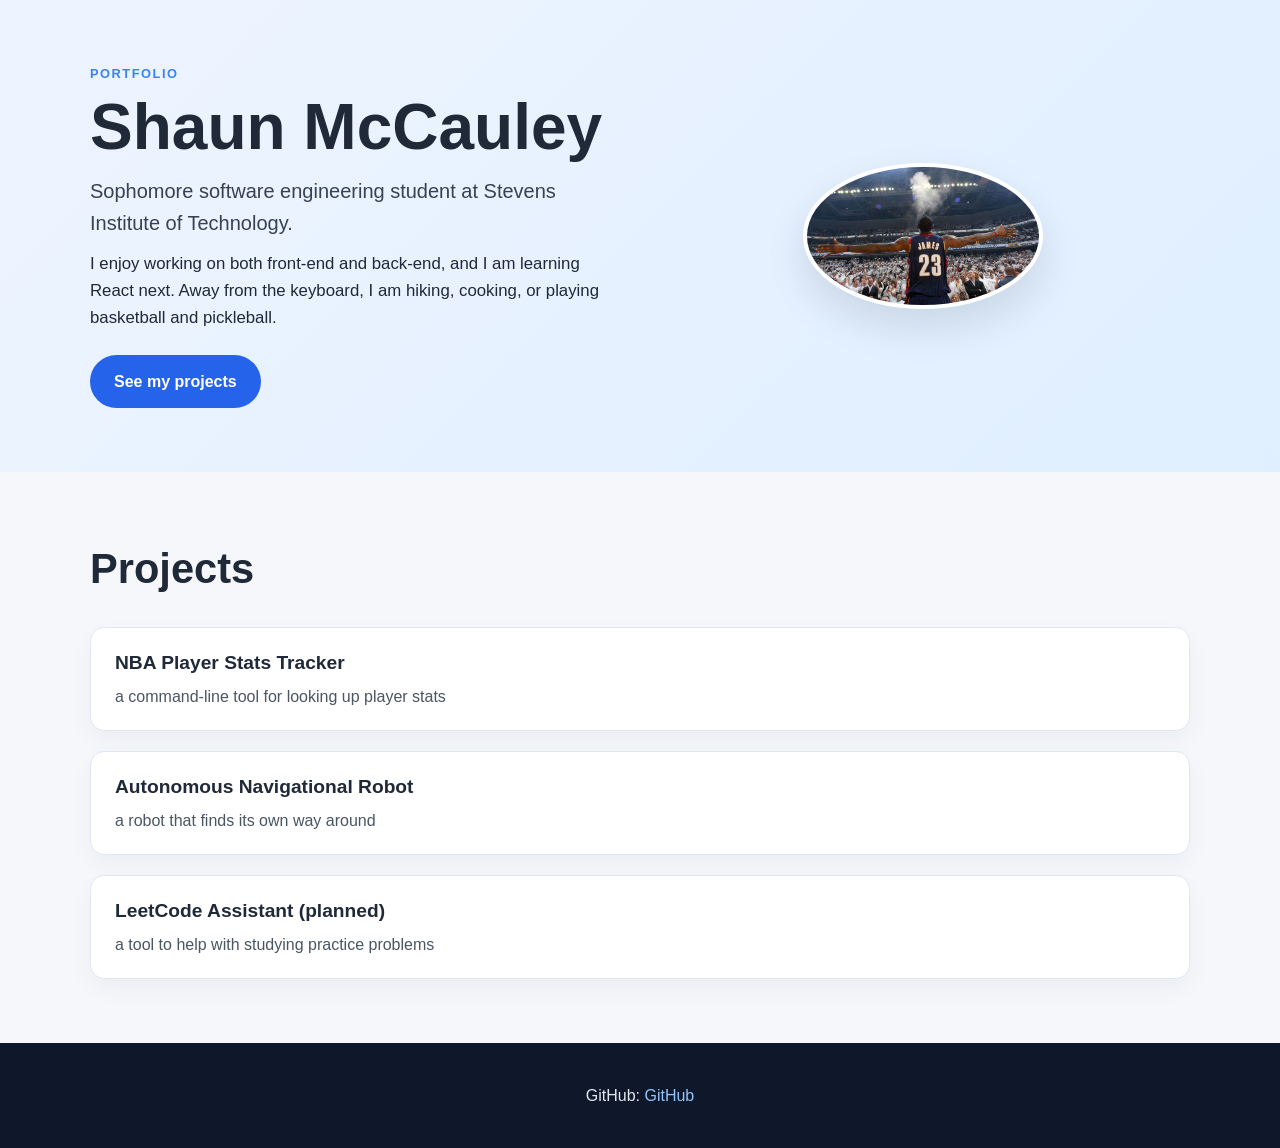
==== labs/lab3/index.html @ a27b9288 "feat: build portfolio page from spec" ====
<!DOCTYPE html>
<html lang="en">
  <head>
    <meta charset="UTF-8" />
    <meta name="viewport" content="width=device-width, initial-scale=1.0" />
    <title>Shaun McCauley | Portfolio</title>
    <link rel="stylesheet" href="./style.css" />
  </head>
  <body>
    <header class="site-header">
      <div class="container hero">
        <div class="hero-copy">
          <p class="eyebrow">Portfolio</p>
          <h1>Shaun McCauley</h1>
          <p class="subtitle">Sophomore software engineering student at Stevens Institute of Technology.</p>
          <p class="bio">
            I enjoy working on both front-end and back-end, and I am learning React next. Away from the keyboard, I am hiking, cooking, or playing basketball and pickleball.
          </p>
          <a class="button" href="#projects">See my projects</a>
        </div>
        <div class="hero-visual">
          <img src="./assets/avatar.jpg" width="240" height="240" alt="Shaun McCauley portrait" />
        </div>
      </div>
    </header>

    <main>
      <section id="projects" class="projects">
        <div class="container">
          <h2>Projects</h2>
          <ul class="project-list">
            <li>
              <h3>NBA Player Stats Tracker</h3>
              <p>a command-line tool for looking up player stats</p>
            </li>
            <li>
              <h3>Autonomous Navigational Robot</h3>
              <p>a robot that finds its own way around</p>
            </li>
            <li>
              <h3>LeetCode Assistant (planned)</h3>
              <p>a tool to help with studying practice problems</p>
            </li>
          </ul>
        </div>
      </section>
    </main>

    <footer class="site-footer">
      <div class="container footer-content">
        <p>GitHub: <a href="https://github.com/shaunmccauley" target="_blank" rel="noopener">GitHub</a></p>
      </div>
    </footer>
  </body>
</html>
---- labs/lab3/style.css ----
* {
  box-sizing: border-box;
}

html {
  scroll-behavior: smooth;
}

body {
  margin: 0;
  font-family: Arial, Helvetica, sans-serif;
  line-height: 1.6;
  color: #1f2937;
  background: #f5f7fb;
  overflow-x: hidden;
}

img {
  display: block;
  max-width: 100%;
  height: auto;
}

.container {
  width: min(1100px, calc(100% - 2rem));
  margin: 0 auto;
}

.site-header {
  background: linear-gradient(135deg, #eef4ff 0%, #dfefff 100%);
  padding: 4rem 0;
}

.hero {
  display: flex;
  align-items: center;
  justify-content: space-between;
  gap: 2rem;
}

.hero-copy,
.hero-visual {
  flex: 1;
}

.eyebrow {
  margin: 0 0 0.5rem;
  font-size: 0.8rem;
  font-weight: 700;
  letter-spacing: 0.12em;
  text-transform: uppercase;
  color: #3b82f6;
}

h1 {
  margin: 0;
  font-size: clamp(2.5rem, 5vw, 4rem);
  line-height: 1.1;
}

.subtitle {
  margin: 0.75rem 0;
  font-size: 1.25rem;
  color: #374151;
}

.bio {
  max-width: 40rem;
  margin: 0 0 1.5rem;
  font-size: 1.05rem;
}

.button {
  display: inline-block;
  padding: 0.85rem 1.5rem;
  border-radius: 999px;
  background: #2563eb;
  color: #ffffff;
  font-weight: 700;
  text-decoration: none;
  transition: background 0.2s ease;
}

.button:hover,
.button:focus {
  background: #1d4ed8;
}

.hero-visual {
  display: flex;
  justify-content: center;
}

.hero-visual img {
  width: min(240px, 100%);
  height: auto;
  border-radius: 50%;
  border: 4px solid #ffffff;
  box-shadow: 0 18px 40px rgba(15, 23, 42, 0.12);
}

.projects {
  padding: 4rem 0;
}

.projects h2 {
  margin: 0 0 1.5rem;
  font-size: clamp(1.8rem, 4vw, 2.6rem);
}

.project-list {
  list-style: none;
  margin: 0;
  padding: 0;
  display: grid;
  gap: 1.25rem;
}

.project-list li {
  background: #ffffff;
  border: 1px solid #dfe7f5;
  border-radius: 14px;
  padding: 1.25rem 1.5rem;
  box-shadow: 0 10px 24px rgba(15, 23, 42, 0.04);
}

.project-list h3 {
  margin: 0 0 0.35rem;
  font-size: 1.2rem;
}

.project-list p {
  margin: 0;
  color: #4b5563;
}

.site-footer {
  background: #0f172a;
  color: #e2e8f0;
  padding: 1.5rem 0;
}

.footer-content {
  display: flex;
  justify-content: center;
}

.site-footer a {
  color: #93c5fd;
  text-decoration: none;
}

.site-footer a:hover,
.site-footer a:focus {
  text-decoration: underline;
}

@media (max-width: 767px) {
  .site-header {
    padding: 3rem 0;
  }

  .hero {
    flex-direction: column;
    text-align: center;
  }

  .bio {
    margin-left: auto;
    margin-right: auto;
  }

  .button {
    width: 100%;
    max-width: 16rem;
    text-align: center;
  }

  .projects {
    padding: 3rem 0;
  }
}
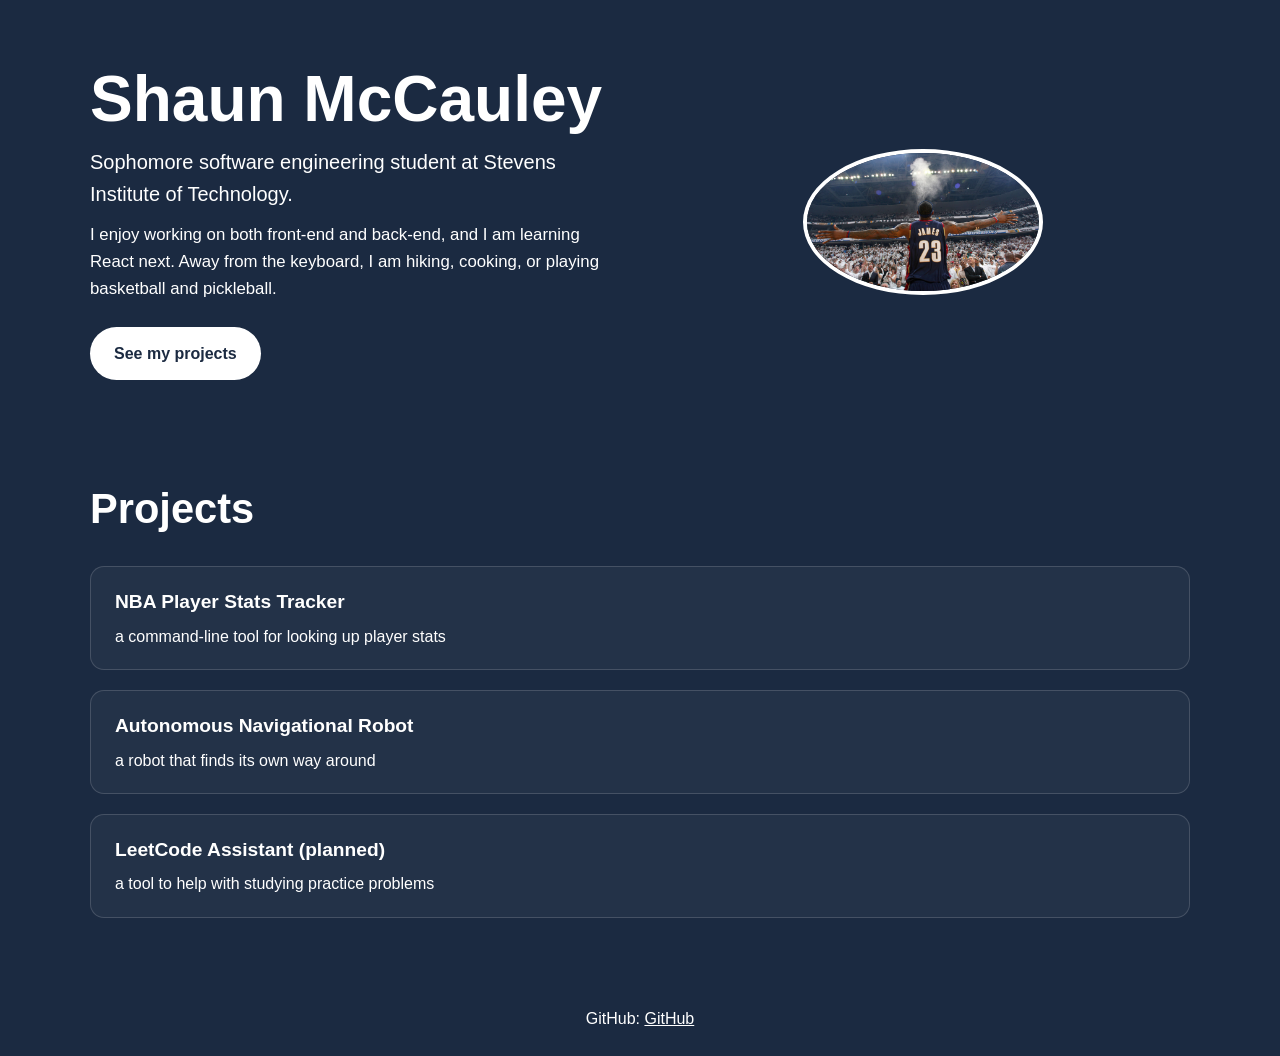
==== commit 49b411ef: "style: update page to match spec change" ====
--- a/labs/lab3/index.html
+++ b/labs/lab3/index.html
@@ -10,7 +10,6 @@
     <header class="site-header">
       <div class="container hero">
         <div class="hero-copy">
-          <p class="eyebrow">Portfolio</p>
           <h1>Shaun McCauley</h1>
           <p class="subtitle">Sophomore software engineering student at Stevens Institute of Technology.</p>
           <p class="bio">
--- a/labs/lab3/style.css
+++ b/labs/lab3/style.css
@@ -10,8 +10,8 @@
   margin: 0;
   font-family: Arial, Helvetica, sans-serif;
   line-height: 1.6;
-  color: #1f2937;
-  background: #f5f7fb;
+  color: #ffffff;
+  background: #1b2a41;
   overflow-x: hidden;
 }
 
@@ -27,7 +27,6 @@
 }
 
 .site-header {
-  background: linear-gradient(135deg, #eef4ff 0%, #dfefff 100%);
   padding: 4rem 0;
 }
 
@@ -43,47 +42,34 @@
   flex: 1;
 }
 
-.eyebrow {
-  margin: 0 0 0.5rem;
-  font-size: 0.8rem;
-  font-weight: 700;
-  letter-spacing: 0.12em;
-  text-transform: uppercase;
-  color: #3b82f6;
-}
-
 h1 {
   margin: 0;
   font-size: clamp(2.5rem, 5vw, 4rem);
   line-height: 1.1;
+  color: #ffffff;
 }
 
 .subtitle {
   margin: 0.75rem 0;
   font-size: 1.25rem;
-  color: #374151;
+  color: #ffffff;
 }
 
 .bio {
-  max-width: 40rem;
+  max-width: 42rem;
   margin: 0 0 1.5rem;
   font-size: 1.05rem;
+  color: #ffffff;
 }
 
 .button {
   display: inline-block;
   padding: 0.85rem 1.5rem;
   border-radius: 999px;
-  background: #2563eb;
-  color: #ffffff;
+  background: #ffffff;
+  color: #1b2a41;
   font-weight: 700;
   text-decoration: none;
-  transition: background 0.2s ease;
-}
-
-.button:hover,
-.button:focus {
-  background: #1d4ed8;
 }
 
 .hero-visual {
@@ -96,16 +82,16 @@
   height: auto;
   border-radius: 50%;
   border: 4px solid #ffffff;
-  box-shadow: 0 18px 40px rgba(15, 23, 42, 0.12);
 }
 
 .projects {
-  padding: 4rem 0;
+  padding: 2rem 0 4rem;
 }
 
 .projects h2 {
   margin: 0 0 1.5rem;
   font-size: clamp(1.8rem, 4vw, 2.6rem);
+  color: #ffffff;
 }
 
 .project-list {
@@ -117,26 +103,24 @@
 }
 
 .project-list li {
-  background: #ffffff;
-  border: 1px solid #dfe7f5;
+  background: rgba(255, 255, 255, 0.04);
+  border: 1px solid rgba(255, 255, 255, 0.15);
   border-radius: 14px;
   padding: 1.25rem 1.5rem;
-  box-shadow: 0 10px 24px rgba(15, 23, 42, 0.04);
 }
 
 .project-list h3 {
   margin: 0 0 0.35rem;
   font-size: 1.2rem;
+  color: #ffffff;
 }
 
 .project-list p {
   margin: 0;
-  color: #4b5563;
+  color: #ffffff;
 }
 
 .site-footer {
-  background: #0f172a;
-  color: #e2e8f0;
   padding: 1.5rem 0;
 }
 
@@ -145,13 +129,13 @@
   justify-content: center;
 }
 
-.site-footer a {
-  color: #93c5fd;
-  text-decoration: none;
+.site-footer p {
+  margin: 0;
+  color: #ffffff;
 }
 
-.site-footer a:hover,
-.site-footer a:focus {
+.site-footer a {
+  color: #ffffff;
   text-decoration: underline;
 }
 
@@ -171,12 +155,13 @@
   }
 
   .button {
+    display: inline-block;
     width: 100%;
     max-width: 16rem;
     text-align: center;
   }
 
   .projects {
-    padding: 3rem 0;
+    padding: 2rem 0 3rem;
   }
 }
